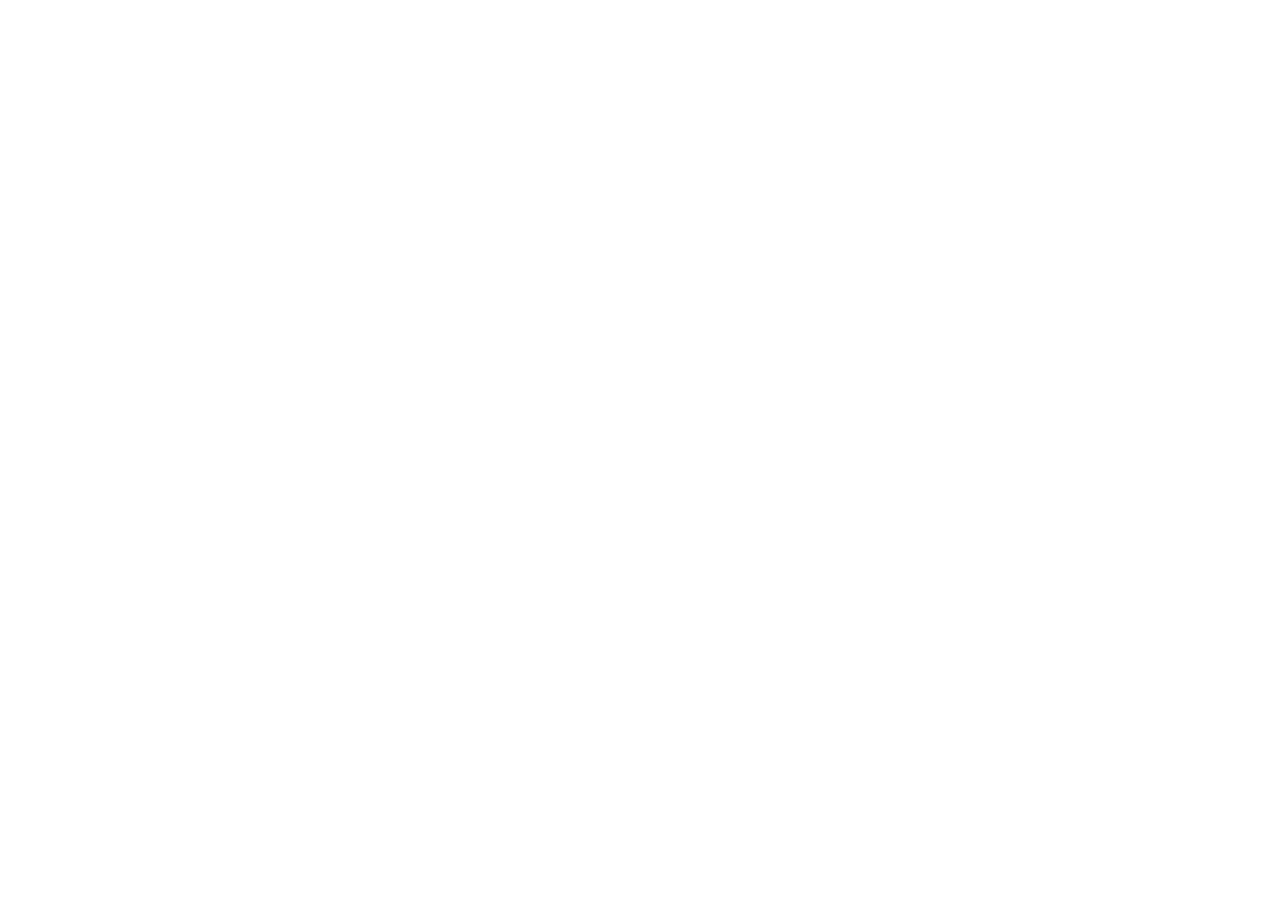
==== catalogue/catalogue.html @ a783356e "style: ajout des variable css dans le root du fichier layout.css" ====
<!DOCTYPE html>
<html lang="en">
<head>
    <meta charset="UTF-8">
    <meta name="viewport" content="width=device-width, initial-scale=1.0">
    <title>Document</title>
    <link rel="stylesheet" href="../layout.css">
</head>
<body>
    
</body>
</html>
---- layout.css ----
:root {
    --bg-body: #C3C6D7;
    --btn-bg-border: #004AC6;
    --color: #121C2A;
}

body {
    font-family: "Manrope", Georgia, 'Times New Roman', Times, serif;
    font-family: "Fraunces", Georgia, serif;
}
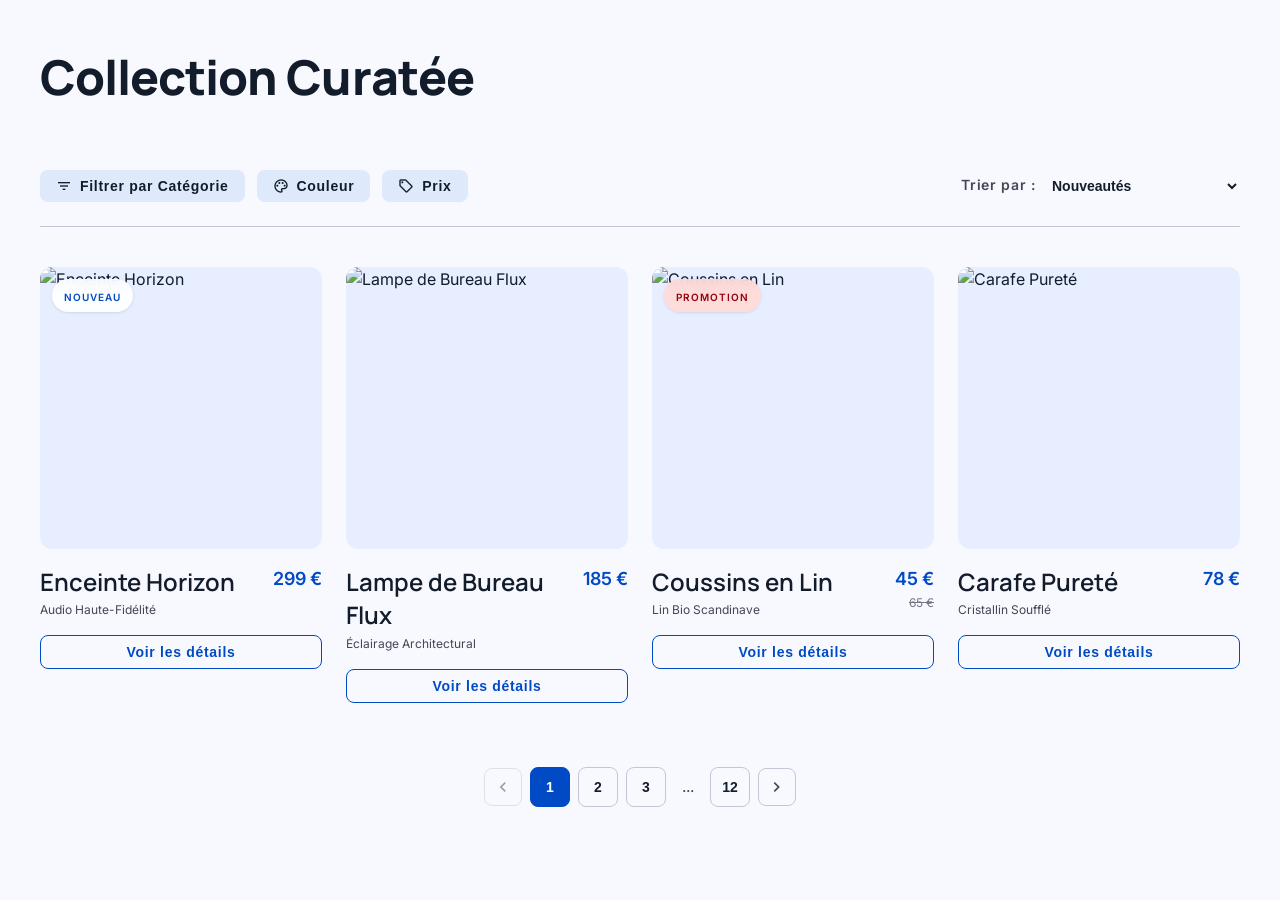
==== commit 1dceedcd: "feat(catalogue): page complete catalogue sans header et footer" ====
--- a/catalogue/catalogue.html
+++ b/catalogue/catalogue.html
@@ -1,12 +1,142 @@
 <!DOCTYPE html>
-<html lang="en">
+<html lang="fr">
 <head>
-    <meta charset="UTF-8">
-    <meta name="viewport" content="width=device-width, initial-scale=1.0">
-    <title>Document</title>
-    <link rel="stylesheet" href="../layout.css">
+<meta charset="utf-8">
+<meta name="viewport" content="width=device-width, initial-scale=1.0">
+<title>Catalogue - Atm</title>
+<link href="https://fonts.googleapis.com/css2?family=Inter:wght@400;600&family=Manrope:wght@600;700;800&display=swap" rel="stylesheet">
+<link href="https://fonts.googleapis.com/css2?family=Material+Symbols+Outlined:wght,FILL@100..700,0..1&display=swap" rel="stylesheet">
+<link rel="stylesheet" href="catalogue.css">
 </head>
 <body>
+<main>
+    <header>
+
+    <!-- A completer par le lead sans oublier le footeur -->
+
+    </header>
+  <section class="hero">
+    <h2>Collection Curatée</h2>
+  </section>
+
+  <section class="filters">
+    <div class="filter-buttons">
+      <button class="filter-btn">
+        <span class="material-symbols-outlined">filter_list</span>
+        Filtrer par Catégorie
+      </button>
+      <button class="filter-btn">
+        <span class="material-symbols-outlined">palette</span>
+        Couleur
+      </button>
+      <button class="filter-btn">
+        <span class="material-symbols-outlined">sell</span>
+        Prix
+      </button>
+    </div>
+    <div class="sort-wrapper">
+      <span class="sort-label">Trier par :</span>
+      <select class="sort-select">
+        <option>Nouveautés</option>
+        <option>Prix croissant</option>
+        <option>Prix décroissant</option>
+        <option>Les plus populaires</option>
+      </select>
+    </div>
+  </section>
+
+  <div class="product-grid">
+
+    <article class="product-card">
+      <div class="product-image-wrap">
+        <img alt="Enceinte Horizon" src="https://lh3.googleusercontent.com/aida-public/[base64]">
+        <div class="badge"><span>Nouveau</span></div>
+        <button class="add-to-cart-btn">
+          <span class="material-symbols-outlined">add_shopping_cart</span>
+        </button>
+      </div>
+      <div class="product-info">
+        <div>
+          <h3>Enceinte Horizon</h3>
+          <p class="subtitle">Audio Haute-Fidélité</p>
+        </div>
+        <span class="price">299 €</span>
+      </div>
+      <button class="details-btn">Voir les détails</button>
+    </article>
+
+    <article class="product-card">
+      <div class="product-image-wrap">
+        <img alt="Lampe de Bureau Flux" src="https://lh3.googleusercontent.com/aida-public/[base64]">
+        <button class="add-to-cart-btn">
+          <span class="material-symbols-outlined">add_shopping_cart</span>
+        </button>
+      </div>
+      <div class="product-info">
+        <div>
+          <h3>Lampe de Bureau Flux</h3>
+          <p class="subtitle">Éclairage Architectural</p>
+        </div>
+        <span class="price">185 €</span>
+      </div>
+      <button class="details-btn">Voir les détails</button>
+    </article>
+
     
+    <article class="product-card">
+      <div class="product-image-wrap">
+        <img alt="Coussins en Lin" src="https://lh3.googleusercontent.com/aida-public/[base64]">
+        <div class="badge promo"><span>Promotion</span></div>
+        <button class="add-to-cart-btn">
+          <span class="material-symbols-outlined">add_shopping_cart</span>
+        </button>
+      </div>
+      <div class="product-info">
+        <div>
+          <h3>Coussins en Lin</h3>
+          <p class="subtitle">Lin Bio Scandinave</p>
+        </div>
+        <div class="price-block">
+          <span class="price">45 €</span>
+          <span class="price-old">65 €</span>
+        </div>
+      </div>
+      <button class="details-btn">Voir les détails</button>
+    </article>
+
+    <article class="product-card">
+      <div class="product-image-wrap">
+        <img alt="Carafe Pureté" src="https://lh3.googleusercontent.com/aida-public/[base64]">
+        <button class="add-to-cart-btn">
+          <span class="material-symbols-outlined">add_shopping_cart</span>
+        </button>
+      </div>
+      <div class="product-info">
+        <div>
+          <h3>Carafe Pureté</h3>
+          <p class="subtitle">Cristallin Soufflé</p>
+        </div>
+        <span class="price">78 €</span>
+      </div>
+      <button class="details-btn">Voir les détails</button>
+    </article>
+
+  </div>
+
+  <div class="pagination">
+    <button class="page-nav-btn" disabled>
+      <span class="material-symbols-outlined">chevron_left</span>
+    </button>
+    <button class="page-btn active">1</button>
+    <button class="page-btn">2</button>
+    <button class="page-btn">3</button>
+    <span class="page-ellipsis">...</span>
+    <button class="page-btn">12</button>
+    <button class="page-nav-btn">
+      <span class="material-symbols-outlined">chevron_right</span>
+    </button>
+  </div>
+
+</main>
 </body>
 </html>
--- a/catalogue/catalogue.css
+++ b/catalogue/catalogue.css
@@ -0,0 +1,360 @@
+ :root {
+    --surface-tint: #0053db;
+    --surface-container-low: #eff4ff;
+    --secondary-container: #fea619;
+    --surface-container-lowest: #ffffff;
+    --on-secondary-fixed: #2a1700;
+    --inverse-surface: #27313f;
+    --on-surface: #121c2a;
+    --outline: #737686;
+    --on-primary-container: #eeefff;
+    --on-secondary: #ffffff;
+    --on-surface-variant: #434655;
+    --error: #ba1a1a;
+    --primary: #004ac6;
+    --surface-bright: #f8f9ff;
+    --surface: #f8f9ff;
+    --background: #f8f9ff;
+    --on-background: #121c2a;
+    --surface-container: #e6eeff;
+    --surface-container-highest: #d9e3f6;
+    --on-error-container: #93000a;
+    --outline-variant: #c3c6d7;
+    --error-container: #ffdad6;
+    --surface-container-high: #dee9fc;
+
+    --margin-desktop: 40px;
+    --margin-mobile: 16px;
+    --gutter-grid: 24px;
+    --container-max: 1280px;
+  }
+
+  * { box-sizing: border-box; }
+
+  body {
+    margin: 0;
+    font-family: 'Inter', sans-serif;
+    font-size: 16px;
+    line-height: 1.6;
+    background-color: var(--background);
+    color: var(--on-background);
+    min-height: 100dvh;
+  }
+
+  .material-symbols-outlined {
+    font-variation-settings: 'FILL' 0, 'wght' 400, 'GRAD' 0, 'opsz' 24;
+    font-size: 20px;
+  }
+
+  main {
+    max-width: var(--container-max);
+    margin: 0 auto;
+    padding: 48px var(--margin-mobile);
+  }
+
+  @media (min-width: 768px) {
+    main { padding: 48px var(--margin-desktop); }
+  }
+
+  /* Hero */
+  .hero { margin-bottom: 64px; }
+
+  .hero h2 {
+    font-family: 'Manrope', sans-serif;
+    font-weight: 800;
+    font-size: 36px;
+    line-height: 1.2;
+    letter-spacing: -0.02em;
+    color: var(--on-surface);
+    margin: 0 0 16px;
+  }
+
+  @media (min-width: 768px) {
+    .hero h2 { font-size: 48px; }
+  }
+
+  .hero p {
+    font-size: 18px;
+    line-height: 1.6;
+    color: var(--on-surface-variant);
+    max-width: 640px;
+    margin: 0;
+  }
+
+  /* Filters */
+  .filters {
+    display: flex;
+    flex-direction: column;
+    justify-content: space-between;
+    align-items: flex-start;
+    gap: 24px;
+    margin-bottom: 40px;
+    padding-bottom: 24px;
+    border-bottom: 1px solid var(--outline-variant);
+  }
+
+  @media (min-width: 768px) {
+    .filters {
+      flex-direction: row;
+      align-items: center;
+    }
+  }
+
+  .filter-buttons {
+    display: flex;
+    flex-wrap: wrap;
+    gap: 12px;
+  }
+
+  .filter-btn {
+    display: flex;
+    align-items: center;
+    gap: 8px;
+    padding: 8px 16px;
+    background-color: var(--surface-container-high);
+    border: none;
+    border-radius: 8px;
+    font-size: 14px;
+    font-weight: 600;
+    letter-spacing: 0.05em;
+    color: var(--on-surface);
+    cursor: pointer;
+    transition: background-color 0.2s;
+  }
+
+  .filter-btn:hover { background-color: var(--surface-container-highest); }
+
+  .filter-btn .material-symbols-outlined { font-size: 16px; }
+
+  .sort-wrapper {
+    display: flex;
+    align-items: center;
+    gap: 12px;
+    width: 100%;
+  }
+
+  @media (min-width: 768px) {
+    .sort-wrapper { width: auto; }
+  }
+
+  .sort-label {
+    font-size: 14px;
+    font-weight: 600;
+    letter-spacing: 0.05em;
+    color: var(--on-surface-variant);
+    white-space: nowrap;
+  }
+
+  .sort-select {
+    width: 100%;
+    background: transparent;
+    border: none;
+    font-size: 14px;
+    font-weight: 600;
+    color: var(--on-surface);
+    cursor: pointer;
+    outline: none;
+  }
+
+  @media (min-width: 768px) {
+    .sort-select { width: 192px; }
+  }
+
+  /* Product grid */
+  .product-grid {
+    display: grid;
+    grid-template-columns: 1fr;
+    gap: var(--gutter-grid);
+  }
+
+  @media (min-width: 768px) {
+    .product-grid { grid-template-columns: repeat(2, 1fr); }
+  }
+
+  @media (min-width: 1024px) {
+    .product-grid { grid-template-columns: repeat(4, 1fr); }
+  }
+
+  .product-card { position: relative; }
+
+  .product-image-wrap {
+    position: relative;
+    aspect-ratio: 1 / 1;
+    overflow: hidden;
+    border-radius: 12px;
+    background-color: var(--surface-container);
+    margin-bottom: 16px;
+    cursor: pointer;
+  }
+
+  .product-image-wrap img {
+    width: 100%;
+    height: 100%;
+    object-fit: cover;
+    transition: transform 0.5s;
+  }
+
+  .product-card:hover .product-image-wrap img {
+    transform: scale(1.05);
+  }
+
+  .badge {
+    position: absolute;
+    top: 12px;
+    left: 12px;
+    background-color: rgba(255,255,255,0.9);
+    backdrop-filter: blur(4px);
+    padding: 4px 12px;
+    border-radius: 9999px;
+    box-shadow: 0 1px 3px rgba(0,0,0,0.1);
+  }
+
+  .badge span {
+    font-size: 10px;
+    font-weight: 600;
+    letter-spacing: 0.1em;
+    text-transform: uppercase;
+    color: var(--primary);
+  }
+
+  .badge.promo {
+    background-color: rgba(255, 218, 214, 0.9);
+  }
+
+  .badge.promo span { color: var(--on-error-container); }
+
+  .add-to-cart-btn {
+    position: absolute;
+    bottom: 16px;
+    right: 16px;
+    background-color: var(--primary);
+    color: #fff;
+    border: none;
+    padding: 12px;
+    border-radius: 9999px;
+    cursor: pointer;
+    box-shadow: 0 4px 12px rgba(0,0,0,0.15);
+    opacity: 0;
+    transform: translateY(16px);
+    transition: opacity 0.3s, transform 0.3s;
+    display: flex;
+    align-items: center;
+    justify-content: center;
+  }
+
+  .product-card:hover .add-to-cart-btn {
+    opacity: 1;
+    transform: translateY(0);
+  }
+
+  .product-info {
+    display: flex;
+    justify-content: space-between;
+    align-items: flex-start;
+  }
+
+  .product-info h3 {
+    font-family: 'Manrope', sans-serif;
+    font-weight: 600;
+    font-size: 24px;
+    line-height: 1.4;
+    color: var(--on-surface);
+    margin: 0 0 4px;
+  }
+
+  .product-info .subtitle {
+    font-size: 12px;
+    line-height: 1.4;
+    color: var(--on-surface-variant);
+    margin: 0;
+  }
+
+  .price {
+    font-size: 18px;
+    font-weight: 600;
+    color: var(--primary);
+    white-space: nowrap;
+  }
+
+  .price-block { text-align: right; }
+
+  .price-old {
+    display: block;
+    font-size: 12px;
+    color: var(--outline);
+    text-decoration: line-through;
+  }
+
+  .details-btn {
+    margin-top: 16px;
+    width: 100%;
+    padding: 8px 0;
+    border: 1px solid var(--primary);
+    background: transparent;
+    color: var(--primary);
+    border-radius: 8px;
+    font-size: 14px;
+    font-weight: 600;
+    letter-spacing: 0.05em;
+    cursor: pointer;
+    transition: background-color 0.2s;
+  }
+
+  .details-btn:hover {
+    background-color: rgba(0, 74, 198, 0.05);
+  }
+
+  /* Pagination */
+  .pagination {
+    margin-top: 64px;
+    display: flex;
+    justify-content: center;
+    align-items: center;
+    gap: 8px;
+  }
+
+  .page-nav-btn {
+    padding: 8px;
+    border-radius: 8px;
+    border: 1px solid var(--outline-variant);
+    background: transparent;
+    color: var(--on-surface-variant);
+    cursor: pointer;
+    display: flex;
+    align-items: center;
+    justify-content: center;
+    transition: background-color 0.2s;
+  }
+
+  .page-nav-btn:hover { background-color: var(--surface-container); }
+
+  .page-nav-btn:disabled {
+    opacity: 0.5;
+    cursor: default;
+  }
+
+  .page-btn {
+    width: 40px;
+    height: 40px;
+    border-radius: 8px;
+    border: 1px solid var(--outline-variant);
+    background: transparent;
+    color: var(--on-surface);
+    font-size: 14px;
+    font-weight: 600;
+    cursor: pointer;
+    transition: background-color 0.2s;
+  }
+
+  .page-btn:hover { background-color: var(--surface-container); }
+
+  .page-btn.active {
+    background-color: var(--primary);
+    color: #fff;
+    border-color: var(--primary);
+  }
+
+  .page-ellipsis {
+    padding: 0 8px;
+    color: var(--on-surface-variant);
+  }
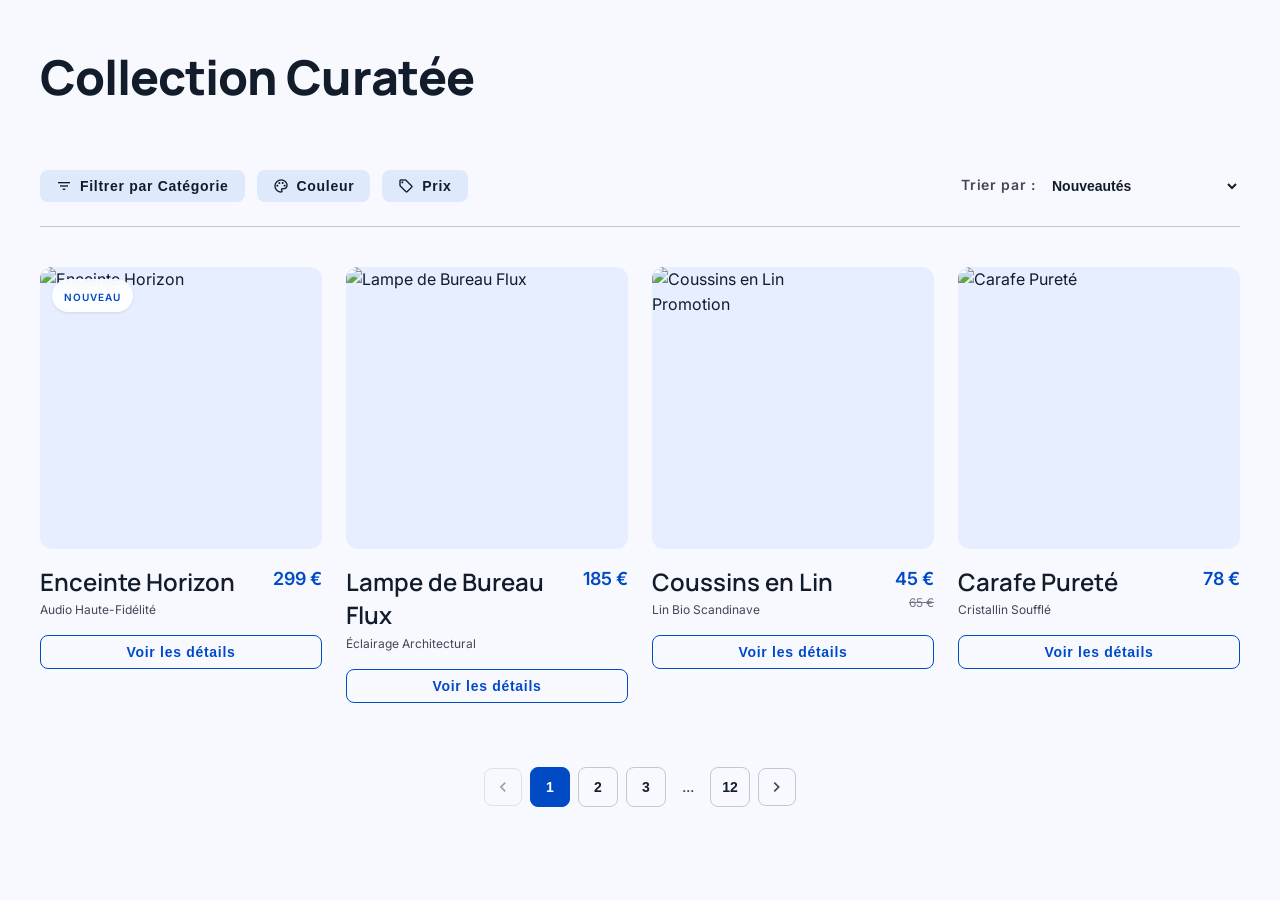
==== commit 497b26c4: "Add gradient background SVG for landing page" ====
--- a/catalogue/catalogue.html
+++ b/catalogue/catalogue.html
@@ -86,7 +86,7 @@
     <article class="product-card">
       <div class="product-image-wrap">
         <img alt="Coussins en Lin" src="https://lh3.googleusercontent.com/aida-public/[base64]">
-        <div class="badge promo"><span>Promotion</span></div>
+        <div class=" promo"><span>Promotion</span></div>
         <button class="add-to-cart-btn">
           <span class="material-symbols-outlined">add_shopping_cart</span>
         </button>
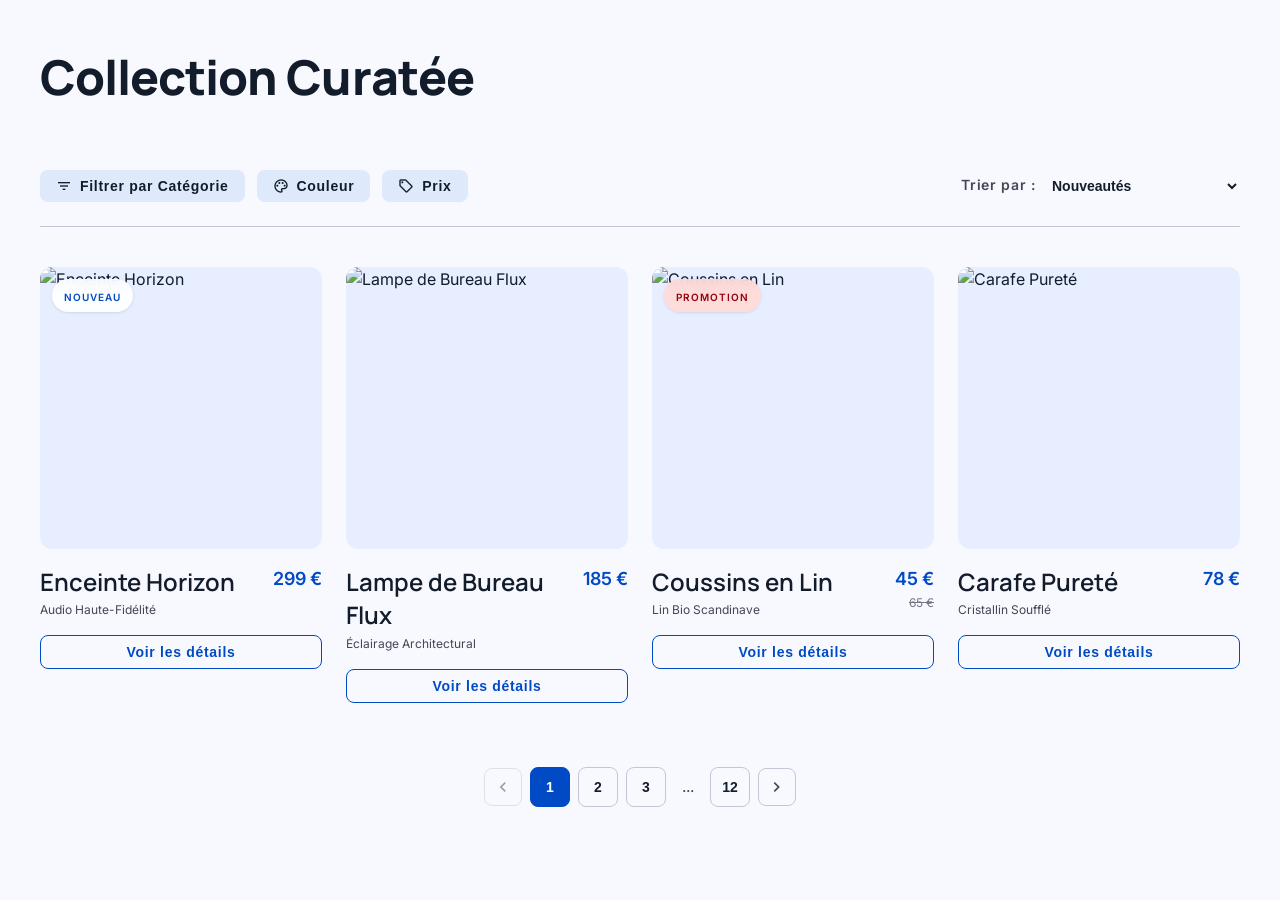
==== commit 03638c60: "Revert "Feat/catalogue page"" ====
--- a/catalogue/catalogue.html
+++ b/catalogue/catalogue.html
@@ -86,7 +86,7 @@
     <article class="product-card">
       <div class="product-image-wrap">
         <img alt="Coussins en Lin" src="https://lh3.googleusercontent.com/aida-public/[base64]">
-        <div class=" promo"><span>Promotion</span></div>
+        <div class="badge promo"><span>Promotion</span></div>
         <button class="add-to-cart-btn">
           <span class="material-symbols-outlined">add_shopping_cart</span>
         </button>
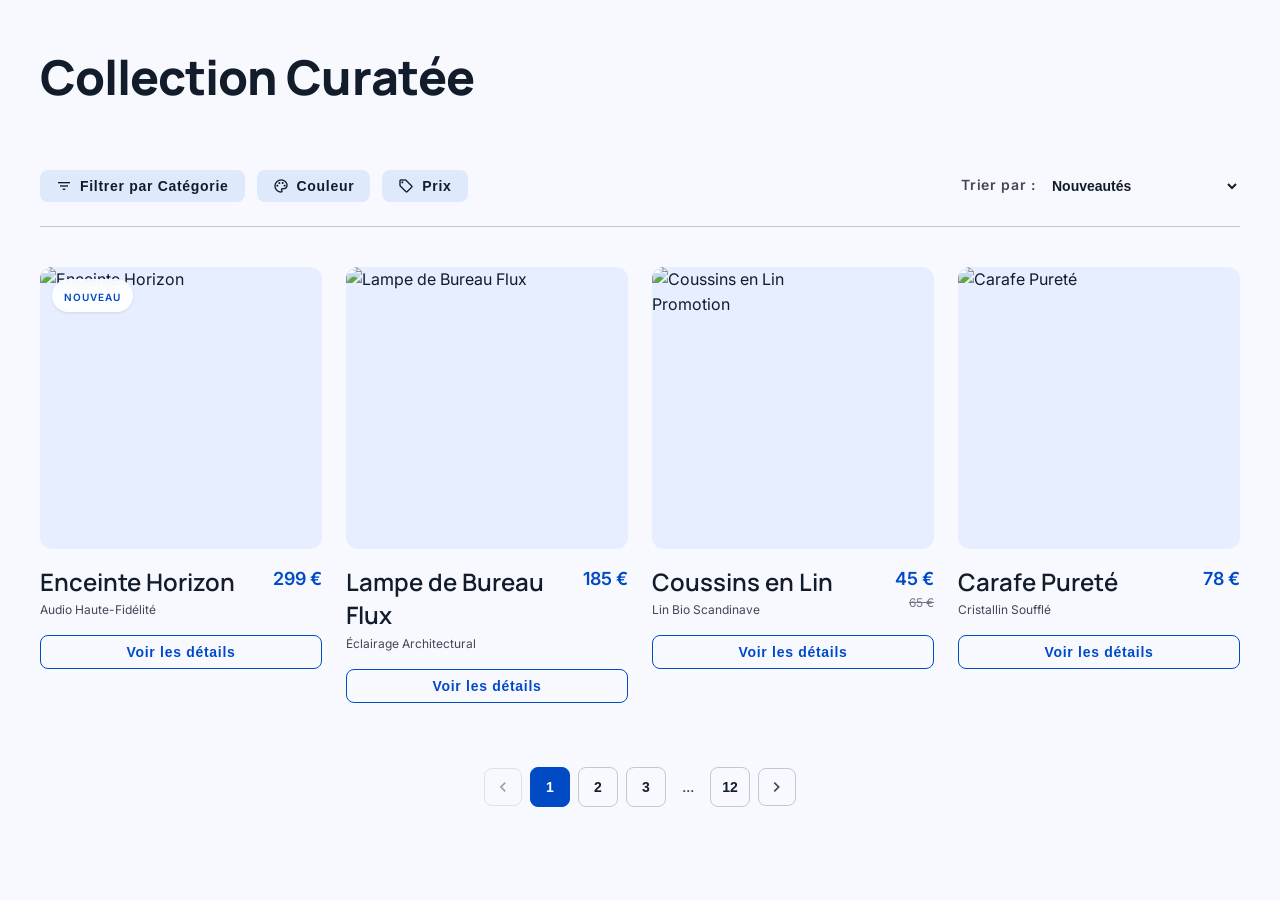
==== commit e212445e: "Merge branch 'feat/catalogue-page' into feature/fiche-produit" ====
--- a/catalogue/catalogue.html
+++ b/catalogue/catalogue.html
@@ -6,6 +6,7 @@
 <title>Catalogue - Atm</title>
 <link href="https://fonts.googleapis.com/css2?family=Inter:wght@400;600&family=Manrope:wght@600;700;800&display=swap" rel="stylesheet">
 <link href="https://fonts.googleapis.com/css2?family=Material+Symbols+Outlined:wght,FILL@100..700,0..1&display=swap" rel="stylesheet">
+<link rel="stylesheet" href="../global.css">
 <link rel="stylesheet" href="catalogue.css">
 </head>
 <body>
@@ -86,7 +87,7 @@
     <article class="product-card">
       <div class="product-image-wrap">
         <img alt="Coussins en Lin" src="https://lh3.googleusercontent.com/aida-public/[base64]">
-        <div class="badge promo"><span>Promotion</span></div>
+        <div class=" promo"><span>Promotion</span></div>
         <button class="add-to-cart-btn">
           <span class="material-symbols-outlined">add_shopping_cart</span>
         </button>
--- a/global.css
+++ b/global.css
@@ -0,0 +1,83 @@
+
+:root {
+    --surface-tint: #0053db;
+    --surface-container-low: #eff4ff;
+    --secondary-container: #fea619;
+    --surface-container-lowest: #ffffff;
+    --on-secondary-fixed: #2a1700;
+    --inverse-surface: #27313f;
+    --on-surface: #121c2a;
+    --outline: #737686;
+    --on-primary-container: #eeefff;
+    --on-secondary: #ffffff;
+    --on-surface-variant: #434655;
+    --error: #ba1a1a;
+    --primary: #004ac6;
+    --surface-bright: #f8f9ff;
+    --surface: #f8f9ff;
+    --background: #f8f9ff;
+    --on-background: #121c2a;
+    --surface-container: #e6eeff;
+    --surface-container-highest: #d9e3f6;
+    --on-error-container: #93000a;
+    --outline-variant: #c3c6d7;
+    --error-container: #ffdad6;
+    --surface-container-high: #dee9fc;
+
+    --margin-desktop: 40px;
+    --margin-mobile: 16px;
+    --gutter-grid: 24px;
+    --container-max: 1280px;
+}
+
+* { box-sizing: border-box; }
+
+body {
+    margin: 0;
+    font-family: 'Inter', sans-serif;
+    font-size: 16px;
+    line-height: 1.6;
+    background-color: var(--background);
+    color: var(--on-background);
+    min-height: 100dvh;
+}
+
+.material-symbols-outlined {
+    font-variation-settings: 'FILL' 0, 'wght' 400, 'GRAD' 0, 'opsz' 24;
+    font-size: 20px;
+}
+
+main {
+    max-width: var(--container-max);
+    margin: 0 auto;
+    padding: 48px var(--margin-mobile);
+}
+
+@media (min-width: 768px) {
+    main { padding: 48px var(--margin-desktop); }
+}
+
+/* Hero */
+.hero { margin-bottom: 64px; }
+
+.hero h2 {
+    font-family: 'Manrope', sans-serif;
+    font-weight: 800;
+    font-size: 36px;
+    line-height: 1.2;
+    letter-spacing: -0.02em;
+    color: var(--on-surface);
+    margin: 0 0 16px;
+}
+
+@media (min-width: 768px) {
+    .hero h2 { font-size: 48px; }
+}
+
+.hero p {
+    font-size: 18px;
+    line-height: 1.6;
+    color: var(--on-surface-variant);
+    max-width: 640px;
+    margin: 0;
+}
--- a/catalogue/catalogue.css
+++ b/catalogue/catalogue.css
@@ -1,85 +1,4 @@
- :root {
-    --surface-tint: #0053db;
-    --surface-container-low: #eff4ff;
-    --secondary-container: #fea619;
-    --surface-container-lowest: #ffffff;
-    --on-secondary-fixed: #2a1700;
-    --inverse-surface: #27313f;
-    --on-surface: #121c2a;
-    --outline: #737686;
-    --on-primary-container: #eeefff;
-    --on-secondary: #ffffff;
-    --on-surface-variant: #434655;
-    --error: #ba1a1a;
-    --primary: #004ac6;
-    --surface-bright: #f8f9ff;
-    --surface: #f8f9ff;
-    --background: #f8f9ff;
-    --on-background: #121c2a;
-    --surface-container: #e6eeff;
-    --surface-container-highest: #d9e3f6;
-    --on-error-container: #93000a;
-    --outline-variant: #c3c6d7;
-    --error-container: #ffdad6;
-    --surface-container-high: #dee9fc;
-
-    --margin-desktop: 40px;
-    --margin-mobile: 16px;
-    --gutter-grid: 24px;
-    --container-max: 1280px;
-  }
-
-  * { box-sizing: border-box; }
-
-  body {
-    margin: 0;
-    font-family: 'Inter', sans-serif;
-    font-size: 16px;
-    line-height: 1.6;
-    background-color: var(--background);
-    color: var(--on-background);
-    min-height: 100dvh;
-  }
-
-  .material-symbols-outlined {
-    font-variation-settings: 'FILL' 0, 'wght' 400, 'GRAD' 0, 'opsz' 24;
-    font-size: 20px;
-  }
-
-  main {
-    max-width: var(--container-max);
-    margin: 0 auto;
-    padding: 48px var(--margin-mobile);
-  }
-
-  @media (min-width: 768px) {
-    main { padding: 48px var(--margin-desktop); }
-  }
-
-  /* Hero */
-  .hero { margin-bottom: 64px; }
-
-  .hero h2 {
-    font-family: 'Manrope', sans-serif;
-    font-weight: 800;
-    font-size: 36px;
-    line-height: 1.2;
-    letter-spacing: -0.02em;
-    color: var(--on-surface);
-    margin: 0 0 16px;
-  }
-
-  @media (min-width: 768px) {
-    .hero h2 { font-size: 48px; }
-  }
-
-  .hero p {
-    font-size: 18px;
-    line-height: 1.6;
-    color: var(--on-surface-variant);
-    max-width: 640px;
-    margin: 0;
-  }
+ /* Base styles moved to global.css */
 
   /* Filters */
   .filters {
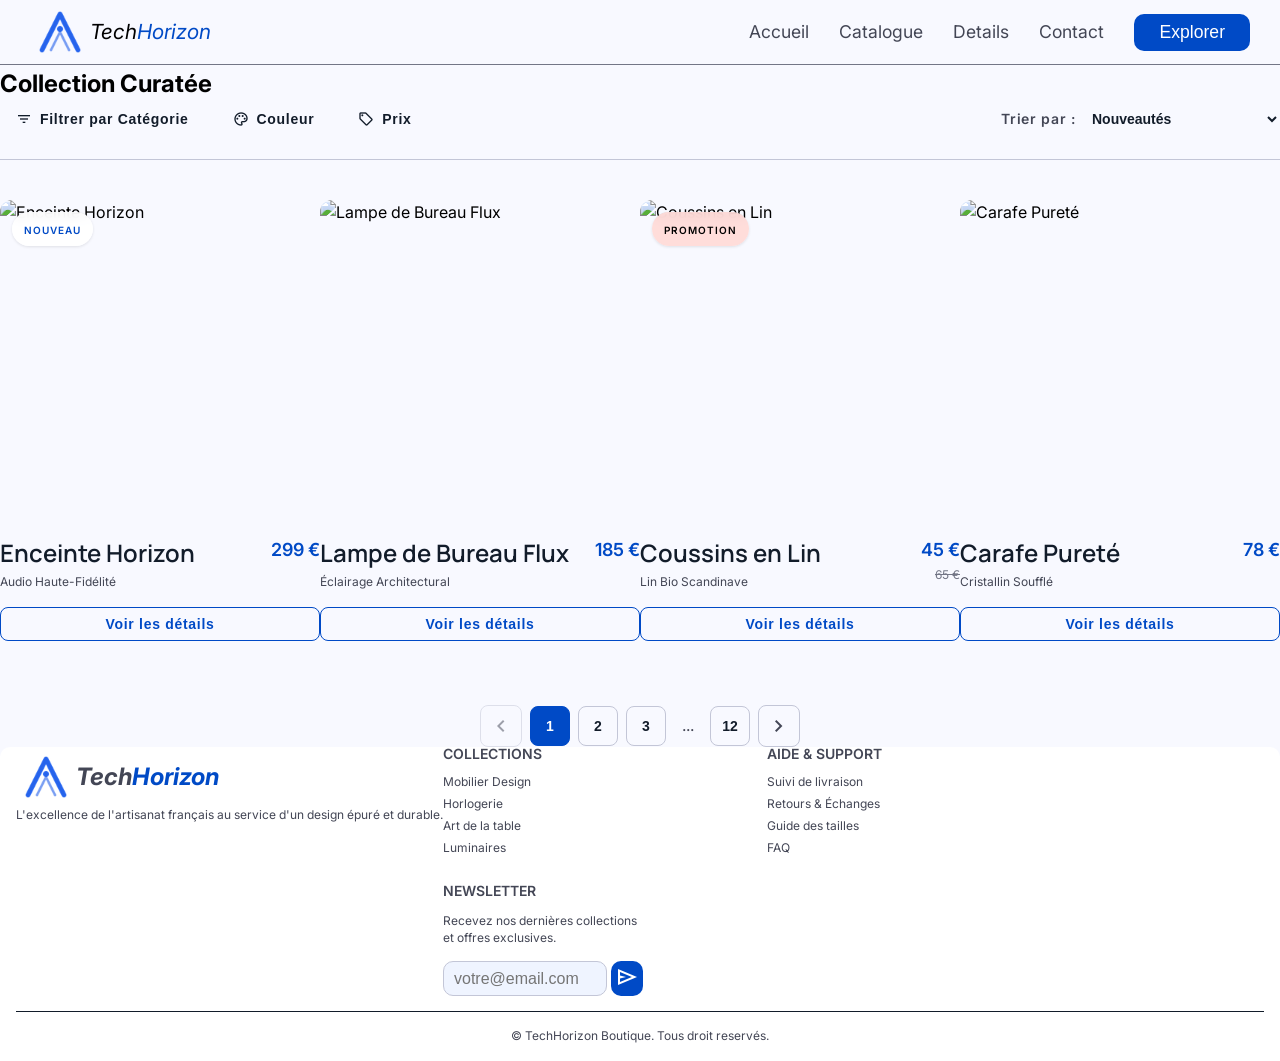
==== commit 287b760a: "refactor: Ajout des header et footer dans toutes les pages sauf contact" ====
--- a/catalogue/catalogue.html
+++ b/catalogue/catalogue.html
@@ -6,16 +6,32 @@
 <title>Catalogue - Atm</title>
 <link href="https://fonts.googleapis.com/css2?family=Inter:wght@400;600&family=Manrope:wght@600;700;800&display=swap" rel="stylesheet">
 <link href="https://fonts.googleapis.com/css2?family=Material+Symbols+Outlined:wght,FILL@100..700,0..1&display=swap" rel="stylesheet">
-<link rel="stylesheet" href="../global.css">
+<link rel="stylesheet" href="../layout.css">
 <link rel="stylesheet" href="catalogue.css">
 </head>
 <body>
+<header>
+    <span class="logo">
+        <img src="../assets/logos/efcbf88d11b354945fb8b1941bd16ac6679db1a8.png" alt="logo du site">
+        <span class="nom">Tech<span>Horizon</span></span>
+    </span>
+
+    <nav>
+        <ul>
+            <li><a href="../index.html">Accueil</a></li>
+            <li><a href="#">Catalogue</a></li>
+            <li><a href="../fiche-produit/enceinte-horizon.html">Details</a></li>
+            <li><a href="#">Contact</a></li>
+        </ul>
+
+        <button>Explorer</button>
+        <div class="burger">
+            <div></div><div></div><div></div>
+        </div>
+    </nav>
+</header>
 <main>
-    <header>
-
-    <!-- A completer par le lead sans oublier le footeur -->
-
-    </header>
+
   <section class="hero">
     <h2>Collection Curatée</h2>
   </section>
@@ -87,7 +103,7 @@
     <article class="product-card">
       <div class="product-image-wrap">
         <img alt="Coussins en Lin" src="https://lh3.googleusercontent.com/aida-public/[base64]">
-        <div class=" promo"><span>Promotion</span></div>
+        <div class="badge promo"><span>Promotion</span></div>
         <button class="add-to-cart-btn">
           <span class="material-symbols-outlined">add_shopping_cart</span>
         </button>
@@ -139,5 +155,47 @@
   </div>
 
 </main>
+<footer>
+    <div class="content">
+        <div class="infos">
+            <span class="logo">
+                <img src="../assets/logos/efcbf88d11b354945fb8b1941bd16ac6679db1a8.png" alt="logo du site">
+                <span class="nom">Tech<span>Horizon</span></span>
+            </span>
+            <p>L'excellence de l'artisanat français au service d'un design épuré et durable.</p>
+        </div>
+        <section class="sect-list">
+            <div class="list">
+                <h3>COLLECTIONS</h3>
+                <ul>
+                    <li>Mobilier Design</li>
+                    <li>Horlogerie</li>
+                    <li>Art de la table</li>
+                    <li>Luminaires</li>
+                </ul>
+            </div>
+            <div class="list">
+                <h3>AIDE & SUPPORT</h3>
+                <ul>
+                    <li>Suivi de livraison</li>
+                    <li>Retours & Échanges</li>
+                    <li>Guide des tailles</li>
+                    <li>FAQ</li>
+                </ul>
+            </div>
+            <div class="list">
+                <h3>NEWSLETTER</h3>
+                <p>Recevez nos dernières collections et offres exclusives.</p>
+                <form action="">
+                    <input type="text" placeholder="votre@email.com">
+                    <button type="submit">
+                        <span class="material-symbols-outlined">send</span>
+                    </button>
+                </form>
+            </div>
+        </section>
+    </div>
+    <p>&copy; TechHorizon Boutique. Tous droit reservés.</p>
+</footer>
 </body>
 </html>
--- a/layout.css
+++ b/layout.css
@@ -0,0 +1,264 @@
+:root {
+    --primary: #004ac6;
+    --on-surface: #121c2a;
+    --on-surface-variant: #434655;
+    --outline: #737686;
+    --outline-variant: #c3c6d7;
+    --surface-container-low: #eff4ff;
+    --surface-container-lowest: #ffffff;
+    --background: #f8f9ff;
+    --rating-star: #855300;
+    --surface-container-highest: #d9e3f6;
+    --secondary-container: #fea619;
+
+
+    --margin-desktop: 40px;
+    --margin-mobile: 16px;
+
+    --pd-section: 30px;
+    --pd-section-mobile: 10px;
+    --btn-raduis: 10px;
+}
+
+* {
+    margin: 0;
+    padding: 0;
+    box-sizing: border-box;
+}
+
+
+body {
+    margin: 0;
+    font-family: 'Inter', sans-serif;
+    font-size: 16px;
+    line-height: 1.6;
+    background-color: var(--background);
+    color: var(--on-background);
+    min-height: 100vh;
+}
+
+.material-symbols-outlined {
+  font-variation-settings: 'FILL' 0, 'wght' 400, 'GRAD' 0, 'opsz' 24;
+}
+
+header {
+    width: 100%;
+    height: 65px;
+    display: flex;
+    align-items: center;
+    justify-content: space-between;
+    padding: 0 var(--pd-section-mobile);
+    border-bottom: 1px solid var(--outline);
+}
+
+.logo {
+    height: 40px;
+    display: flex;
+    align-items: center;
+}
+
+.logo img {
+    height: 40px;
+}
+
+.nom {
+    font-size: 1.3em;
+    font-style: italic;
+}
+
+.nom span {
+    color: var(--primary);
+}
+
+header nav {
+    height: 100%;
+    font-size: 1.1em;
+    display: flex;
+    align-items: center;
+}
+
+header ul {
+    height: 100%;
+    list-style: none;
+    display: none;
+    align-items: center;
+}
+
+header li, header button, .burger {
+    margin-left: var(--pd-section-mobile);
+}
+
+header a {
+    text-decoration: none;
+    color: var(--on-surface-variant);
+    transition: .3s;
+}
+
+header a:hover {
+    color: var(--primary);
+    text-decoration: underline;
+}
+
+header button {
+    padding: 4px 12.5px;
+    font-size: 1em;
+    border-radius: var(--btn-raduis);
+    border: none;
+    background-color: var(--primary);
+    color: var(--surface-container-lowest);
+    transition: .3s;
+}
+
+header button:hover {
+    transform: translateY(-3px);
+}
+
+.burger {
+    height: 15px;
+    width: 20px;
+    display: flex;
+    flex-direction: column;
+    justify-content: space-between;
+}
+
+.burger div {
+    width: 100%;
+    height: 4px;
+    background-color: black;
+}
+
+footer {
+    border-radius: var(--btn-raduis) var(--btn-raduis) 0 0;
+    background-color: var(--surface-container-lowest);
+    font-size: 12px;
+    font-weight: 400;
+    line-height: 16.8px;
+    color: #434655;
+    padding: 0 var(--margin-mobile);
+}
+
+.content {
+    width: 100%;
+    display: flex;
+    flex-wrap: wrap;
+}
+
+.content .nom {
+    font-weight: 700;
+    font-size: 24px;
+    line-height: 33.6px;
+}
+
+.infos {
+    margin-bottom: 20px;
+}
+
+.sect-list {
+    justify-self: end;
+    display: inline-flex;
+    justify-content: space-between;
+    flex-direction: row;
+    flex-wrap: wrap;
+    row-gap: 20px;
+}
+
+.list {
+    width: clamp(200px, 30%, 350px);
+}
+
+.list h3 {
+    font-weight: 600;
+    font-size: 14px;
+    line-height: 14px;
+    margin-bottom: 15px;
+}
+
+.list ul {
+    list-style: none;
+}
+
+.list ul li {
+    font-weight: 400;
+    font-size: 12px;
+    line-height: 12px;
+    margin-bottom: 10px;
+}
+
+.list form {
+    margin: 15px 0;
+    width: 100%;
+    height: 35px;
+    display: flex;
+    justify-content: space-between;
+    align-items: center;
+    /* background-color: #004ac6; */
+}
+
+.list form input {
+    width: 82%;
+    height: 100%;
+    background-color: var(--surface-container-low);
+    border: 1px solid var(--outline-variant);
+    border-radius: 10px;
+    font-size: 16px;
+    padding-left: 10px;
+}
+
+.list form button {
+    width: 16%;
+    height: 100%;
+    border: none;
+    background-color: var(--primary);
+    color: var(--surface-container-lowest);
+    border-radius: 10px;
+}
+
+footer > p {
+    height: 50px;
+    width: 100%;
+    display: flex;
+    justify-content: center;
+    align-items: center;
+    border-top: 1px solid var(--on-surface);
+}
+
+@media only screen and (min-width: 500px){
+    .logo {
+        height: 60px;
+    }
+
+    .logo img {
+        height: 60px;
+    }
+
+    header {
+        padding: 0 var(--pd-section);
+    }
+
+    header button {
+        padding: 8px 25px;
+    }
+
+    .burger {
+        height: 30px;
+        width: 35;
+    }
+
+    .burger div {
+        height: 8px;
+    }
+
+    header li, header button, .burger {
+        margin-left: var(--pd-section);
+    }
+}
+
+@media only screen and (min-width: 790px) {
+    .burger {
+        display: none;
+    }
+
+    header ul {
+        display: flex;
+    }
+}
